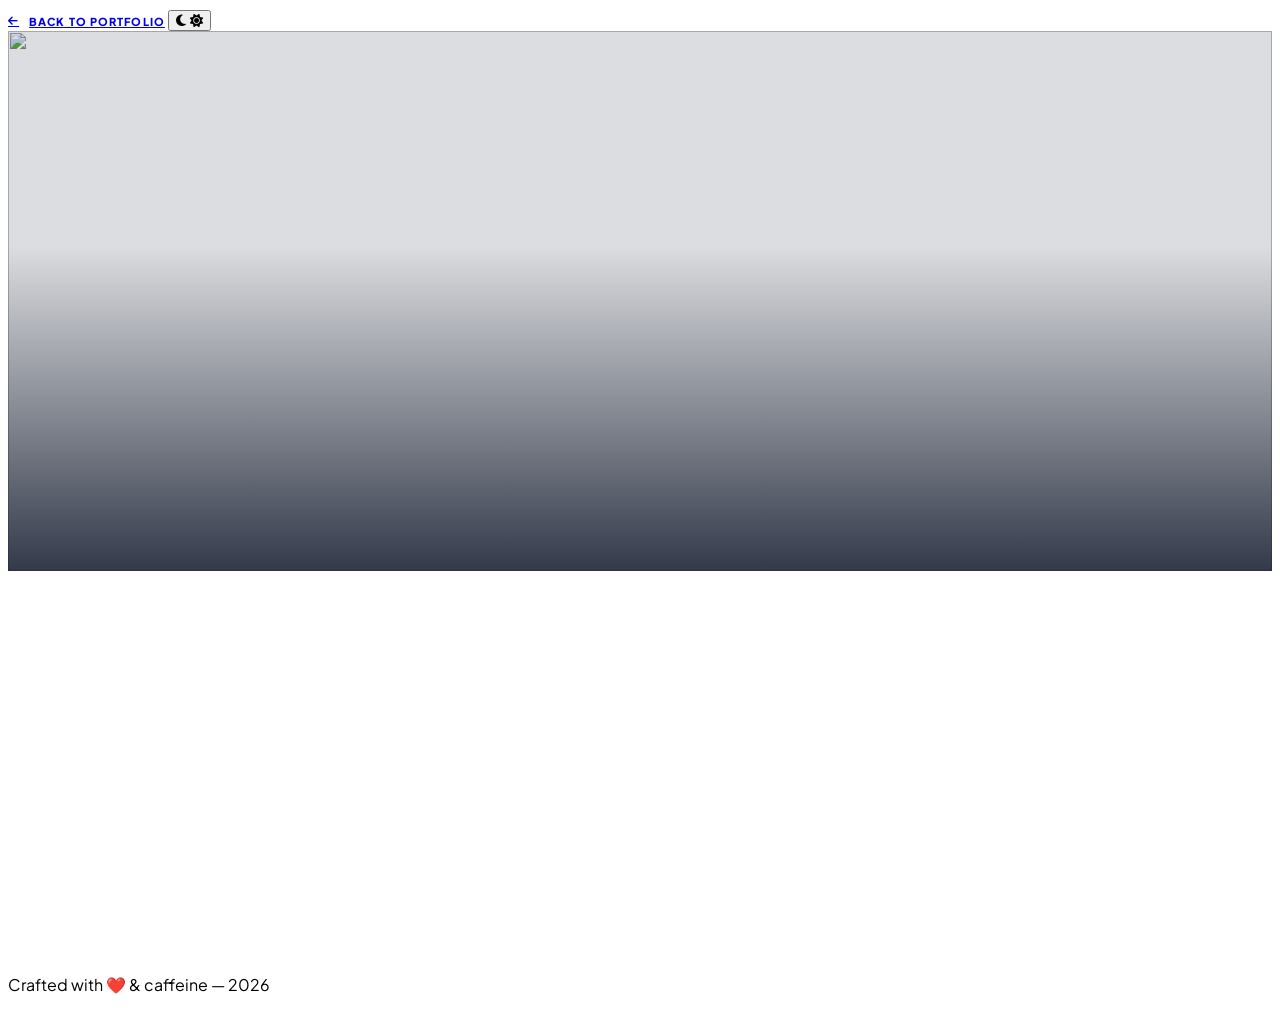
==== project.html @ eb27eb75 "Add project.html with project details and layout" ====
<!DOCTYPE html>
<html lang="id">
<head>
    <meta charset="UTF-8">
    <meta name="viewport" content="width=device-width, initial-scale=1.0">
    <meta name="description" content="Maysha Aprillia - Project Detail">
    <title>Project Detail | Maysha Aprillia</title>
	<link rel="icon" type="image/png" href="favicon.png">

    <script src="https://cdn.tailwindcss.com"></script>
    <link rel="stylesheet" href="https://cdnjs.cloudflare.com/ajax/libs/font-awesome/6.5.1/css/all.min.css">
    <link href="https://fonts.googleapis.com/css2?family=Outfit:wght@400;700;900&family=Plus+Jakarta+Sans:wght@300;400;600;700&display=swap" rel="stylesheet">

    <style>
        :root { --primary-pink: #ec4899; --hover-pink: #db2777; }
        body {
            font-family: 'Plus Jakarta Sans', sans-serif;
            scroll-behavior: smooth;
        }
        .font-heading { font-family: 'Outfit', sans-serif; }

        .reveal {
            opacity: 0;
            transform: translateY(24px);
            transition: all 0.7s cubic-bezier(0.4, 0, 0.2, 1);
        }
        .reveal.active { opacity: 1; transform: translateY(0); }

        @keyframes blob {
            0% { transform: translate(0px, 0px) scale(1); }
            33% { transform: translate(30px, -50px) scale(1.1); }
            66% { transform: translate(-20px, 20px) scale(0.9); }
            100% { transform: translate(0px, 0px) scale(1); }
        }
        .animate-blob { animation: blob 7s infinite; }

        /* Hero */
        .detail-hero {
            position: relative;
            width: 100%;
            height: 60vh;
            min-height: 380px;
            max-height: 620px;
            overflow: hidden;
        }
        .detail-hero-img {
            width: 100%;
            height: 100%;
            object-fit: cover;
        }
        .detail-hero-overlay {
            position: absolute;
            inset: 0;
            background: linear-gradient(to bottom, rgba(15,23,42,0.15) 0%, rgba(15,23,42,0.15) 40%, rgba(15,23,42,0.85) 100%);
            display: flex;
            flex-direction: column;
            justify-content: flex-end;
        }

        /* Gallery masonry */
        .gallery-masonry {
            columns: 1;
            column-gap: 20px;
        }
        @media (min-width: 640px) {
            .gallery-masonry { columns: 2; }
        }
        .gallery-masonry figure {
            break-inside: avoid;
            margin: 0 0 20px 0;
            border-radius: 24px;
            overflow: hidden;
            background: #f1f5f9;
            border: 1px solid rgba(0,0,0,0.05);
        }
        .dark .gallery-masonry figure { background: #1e293b; border-color: rgba(255,255,255,0.05); }
        .gallery-masonry img {
            width: 100%;
            height: auto;
            display: block;
            transition: transform 0.6s ease;
        }
        .gallery-masonry figure:hover img { transform: scale(1.05); }

        .stat-card {
            background: #fff;
            border: 1px solid rgba(0,0,0,0.04);
            border-radius: 24px;
            padding: 24px 28px;
            box-shadow: 0 10px 30px -15px rgba(0,0,0,0.05);
        }
        .dark .stat-card { background: #1e293b; border-color: rgba(255,255,255,0.06); }

        .back-btn {
            display: inline-flex;
            align-items: center;
            gap: 10px;
            font-weight: 800;
            font-size: 11px;
            letter-spacing: 0.1em;
            text-transform: uppercase;
        }
        .back-btn i { transition: transform 0.3s ease; }
        .back-btn:hover i { transform: translateX(-4px); }
    </style>
</head>

<body class="bg-slate-50 text-slate-900 transition-colors duration-300 dark:bg-slate-950 dark:text-slate-100">

    <div class="fixed inset-0 z-[-1] overflow-hidden pointer-events-none">
        <div class="absolute top-[-10%] left-[-10%] w-96 h-96 bg-pink-200/40 dark:bg-pink-900/20 rounded-full blur-3xl animate-blob"></div>
        <div class="absolute bottom-[-10%] right-[-10%] w-96 h-96 bg-rose-200/40 dark:bg-rose-900/20 rounded-full blur-3xl animate-blob" style="animation-delay: 2s;"></div>
    </div>

    <!-- Top bar -->
    <div class="fixed top-0 left-0 right-0 z-50 flex items-center justify-between px-6 md:px-12 py-5">
        <a href="index.html" class="back-btn px-5 py-3 rounded-full bg-white/80 dark:bg-slate-900/80 backdrop-blur-md shadow-sm border border-slate-100 dark:border-slate-800 text-slate-600 dark:text-slate-300 hover:text-pink-500 dark:hover:text-pink-400 transition-colors">
            <i class="fa-solid fa-arrow-left"></i>
            <span>Back to Portfolio</span>
        </a>
        <button id="themeToggle" class="w-11 h-11 flex items-center justify-center rounded-full bg-white/80 dark:bg-slate-900/80 backdrop-blur-md shadow-sm text-slate-600 dark:text-slate-300 transition-all hover:scale-110">
            <i id="moonIcon" class="fa-solid fa-moon"></i>
            <i id="sunIcon" class="fa-solid fa-sun hidden"></i>
        </button>
    </div>

    <!-- Hero -->
    <section class="detail-hero">
        <img id="pImg" class="detail-hero-img" src="" alt="">
        <div class="detail-hero-overlay">
            <div class="max-w-5xl mx-auto w-full px-6 md:px-12 pb-12">
                <span id="pBadge" class="inline-block px-4 py-1.5 bg-pink-500 text-white rounded-full text-[10px] font-black uppercase tracking-widest mb-4"></span>
                <h1 id="pTitle" class="text-4xl md:text-6xl font-heading font-black text-white leading-tight tracking-tighter"></h1>
            </div>
        </div>
    </section>

    <!-- Content -->
    <main class="max-w-5xl mx-auto px-6 md:px-12 py-16">

        <div class="reveal mb-14">
            <p id="pDesc" class="text-xl md:text-2xl text-slate-700 dark:text-slate-200 leading-relaxed font-semibold max-w-3xl"></p>
        </div>

        <div class="reveal grid sm:grid-cols-2 gap-6 mb-16">
            <div class="stat-card">
                <span class="block text-[10px] font-black text-pink-500 uppercase tracking-widest mb-2">Impact</span>
                <p id="pImpact" class="font-bold text-lg text-slate-900 dark:text-white"></p>
            </div>
            <div class="stat-card">
                <span class="block text-[10px] font-black text-pink-500 uppercase tracking-widest mb-2">Tools & Stack</span>
                <p id="pStack" class="font-bold text-lg text-slate-900 dark:text-white"></p>
            </div>
        </div>

        <div class="reveal mb-16">
            <h3 class="text-[10px] font-black uppercase tracking-widest text-slate-400 mb-5">The Process</h3>
            <p id="pProcess" class="text-slate-600 dark:text-slate-400 text-base md:text-lg leading-relaxed max-w-3xl"></p>
        </div>

        <div class="reveal">
            <h3 class="text-[10px] font-black uppercase tracking-widest text-slate-400 mb-5">Gallery</h3>
            <div id="pGallery" class="gallery-masonry"></div>
        </div>

        <div class="reveal mt-20 border-t border-slate-100 dark:border-slate-800 pt-12 text-center">
            <p class="text-slate-500 dark:text-slate-400 mb-5">Curious about the full story behind this project?</p>
            <a id="pContactLink" href="#" target="_blank" rel="noopener noreferrer"
               class="inline-flex items-center gap-3 px-8 py-4 rounded-full font-black text-sm text-white transition-all duration-300 hover:-translate-y-1 hover:shadow-lg hover:shadow-pink-500/30"
               style="background: #ec4899;">
                <i class="fa-solid fa-envelope"></i>
                Let's talk about this project
            </a>
        </div>

        <div class="reveal mt-16 flex items-center justify-between border-t border-slate-100 dark:border-slate-800 pt-8">
            <a id="prevProject" href="#" class="text-sm font-bold text-slate-500 dark:text-slate-400 hover:text-pink-500 transition-colors">
                <i class="fa-solid fa-arrow-left mr-2"></i>Previous
            </a>
            <a href="index.html#project" class="text-sm font-bold text-slate-500 dark:text-slate-400 hover:text-pink-500 transition-colors">
                All Projects
            </a>
            <a id="nextProject" href="#" class="text-sm font-bold text-slate-500 dark:text-slate-400 hover:text-pink-500 transition-colors">
                Next<i class="fa-solid fa-arrow-right ml-2"></i>
            </a>
        </div>
    </main>

    <footer class="text-center pb-16">
        <p class="text-[10px] font-bold text-slate-400 uppercase tracking-[0.3em]">Crafted with ❤️ & caffeine — 2026</p>
    </footer>

    <script src="projects-data.js"></script>
    <script>
        function getProjectId() {
            const params = new URLSearchParams(window.location.search);
            const id = parseInt(params.get('id'), 10);
            if (isNaN(id) || id < 0 || id >= projectData.length) return 0;
            return id;
        }

        function renderProject() {
            const id = getProjectId();
            const data = projectData[id];
            if (!data) return;

            document.title = `${data.title} | Maysha Aprillia`;

            document.getElementById('pImg').src = data.img;
            document.getElementById('pImg').alt = data.title;
            document.getElementById('pBadge').innerText = data.badge;
            document.getElementById('pTitle').innerText = data.title;
            document.getElementById('pDesc').innerText = data.desc;
            document.getElementById('pImpact').innerText = data.impact;
            document.getElementById('pStack').innerText = data.stack;
            document.getElementById('pProcess').innerText = data.process || '';

            const galleryEl = document.getElementById('pGallery');
            galleryEl.innerHTML = (data.gallery || []).map((src, i) => `
                <figure>
                    <img src="${src}" alt="${data.title} - detail ${i + 1}" loading="lazy">
                </figure>
            `).join('');

            const emailAddress = 'maysha9910@gmail.com';
            const emailSubject = encodeURIComponent(`Let's talk — ${data.title}`);
            const emailBody = encodeURIComponent(`Hi Maysha!\n\nI just saw your project "${data.title}" on your portfolio and I'd love to know more about it.\n\n`);
            document.getElementById('pContactLink').href = `mailto:${emailAddress}?subject=${emailSubject}&body=${emailBody}`;

            const prevId = (id - 1 + projectData.length) % projectData.length;
            const nextId = (id + 1) % projectData.length;
            document.getElementById('prevProject').href = `project.html?id=${prevId}`;
            document.getElementById('nextProject').href = `project.html?id=${nextId}`;
        }

        document.addEventListener('DOMContentLoaded', () => {
            renderProject();

            const themeToggle = document.getElementById('themeToggle');
            const moonIcon = document.getElementById('moonIcon');
            const sunIcon = document.getElementById('sunIcon');
            if (themeToggle) {
                themeToggle.addEventListener('click', () => {
                    document.body.classList.toggle('dark');
                    moonIcon.classList.toggle('hidden');
                    sunIcon.classList.toggle('hidden');
                });
            }

            const revealObserver = new IntersectionObserver((entries) => {
                entries.forEach(entry => {
                    if (entry.isIntersecting) entry.target.classList.add('active');
                });
            }, { threshold: 0.1 });
            document.querySelectorAll('.reveal').forEach(el => revealObserver.observe(el));

            window.scrollTo(0, 0);
        });
    </script>
</body>
</html>
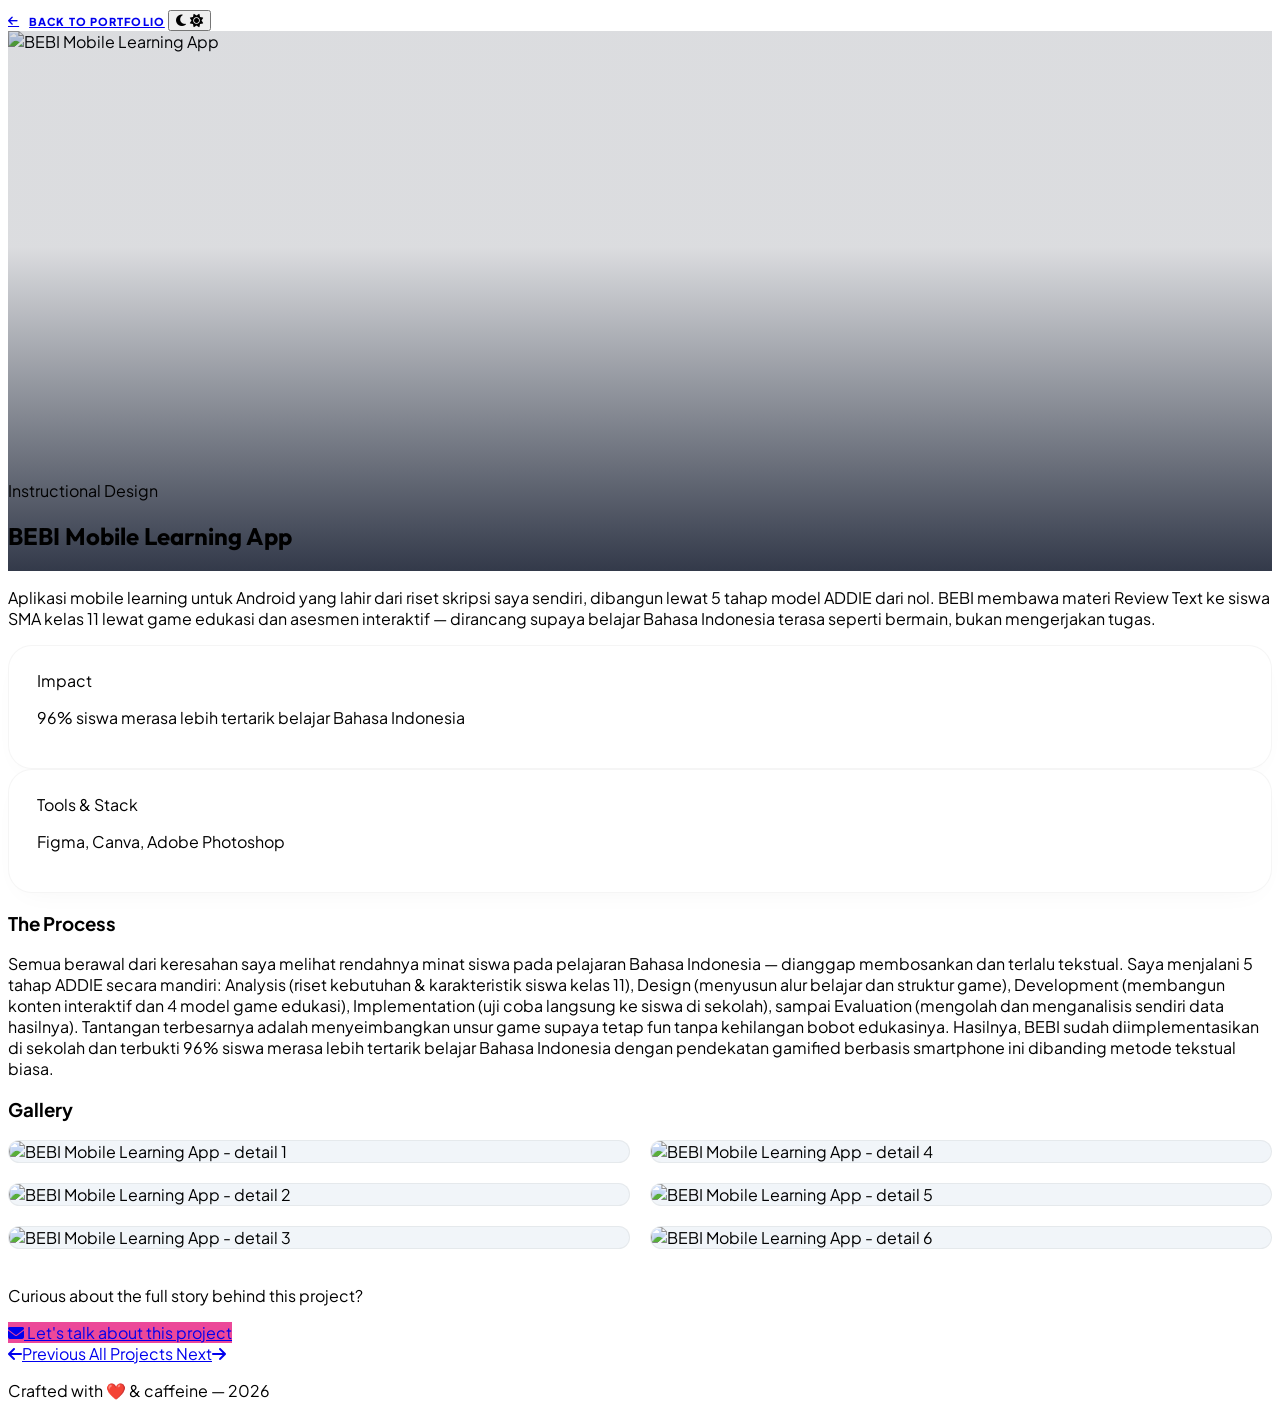
==== commit 3efb4071: "Update project.html" ====
--- a/project.html
+++ b/project.html
@@ -139,7 +139,7 @@
     <main class="max-w-5xl mx-auto px-6 md:px-12 py-16">
 
         <div class="reveal mb-14">
-            <p id="pDesc" class="text-xl md:text-2xl text-slate-700 dark:text-slate-200 leading-relaxed font-semibold max-w-3xl"></p>
+            <p id="pDesc" class="text-xl md:text-2xl text-slate-700 dark:text-slate-200 leading-relaxed font-semibold max-w-3xl text-justify"></p>
         </div>
 
         <div class="reveal grid sm:grid-cols-2 gap-6 mb-16">
@@ -155,7 +155,7 @@
 
         <div class="reveal mb-16">
             <h3 class="text-[10px] font-black uppercase tracking-widest text-slate-400 mb-5">The Process</h3>
-            <p id="pProcess" class="text-slate-600 dark:text-slate-400 text-base md:text-lg leading-relaxed max-w-3xl"></p>
+            <p id="pProcess" class="text-slate-600 dark:text-slate-400 text-base md:text-lg leading-relaxed max-w-3xl text-justify"></p>
         </div>
 
         <div class="reveal">
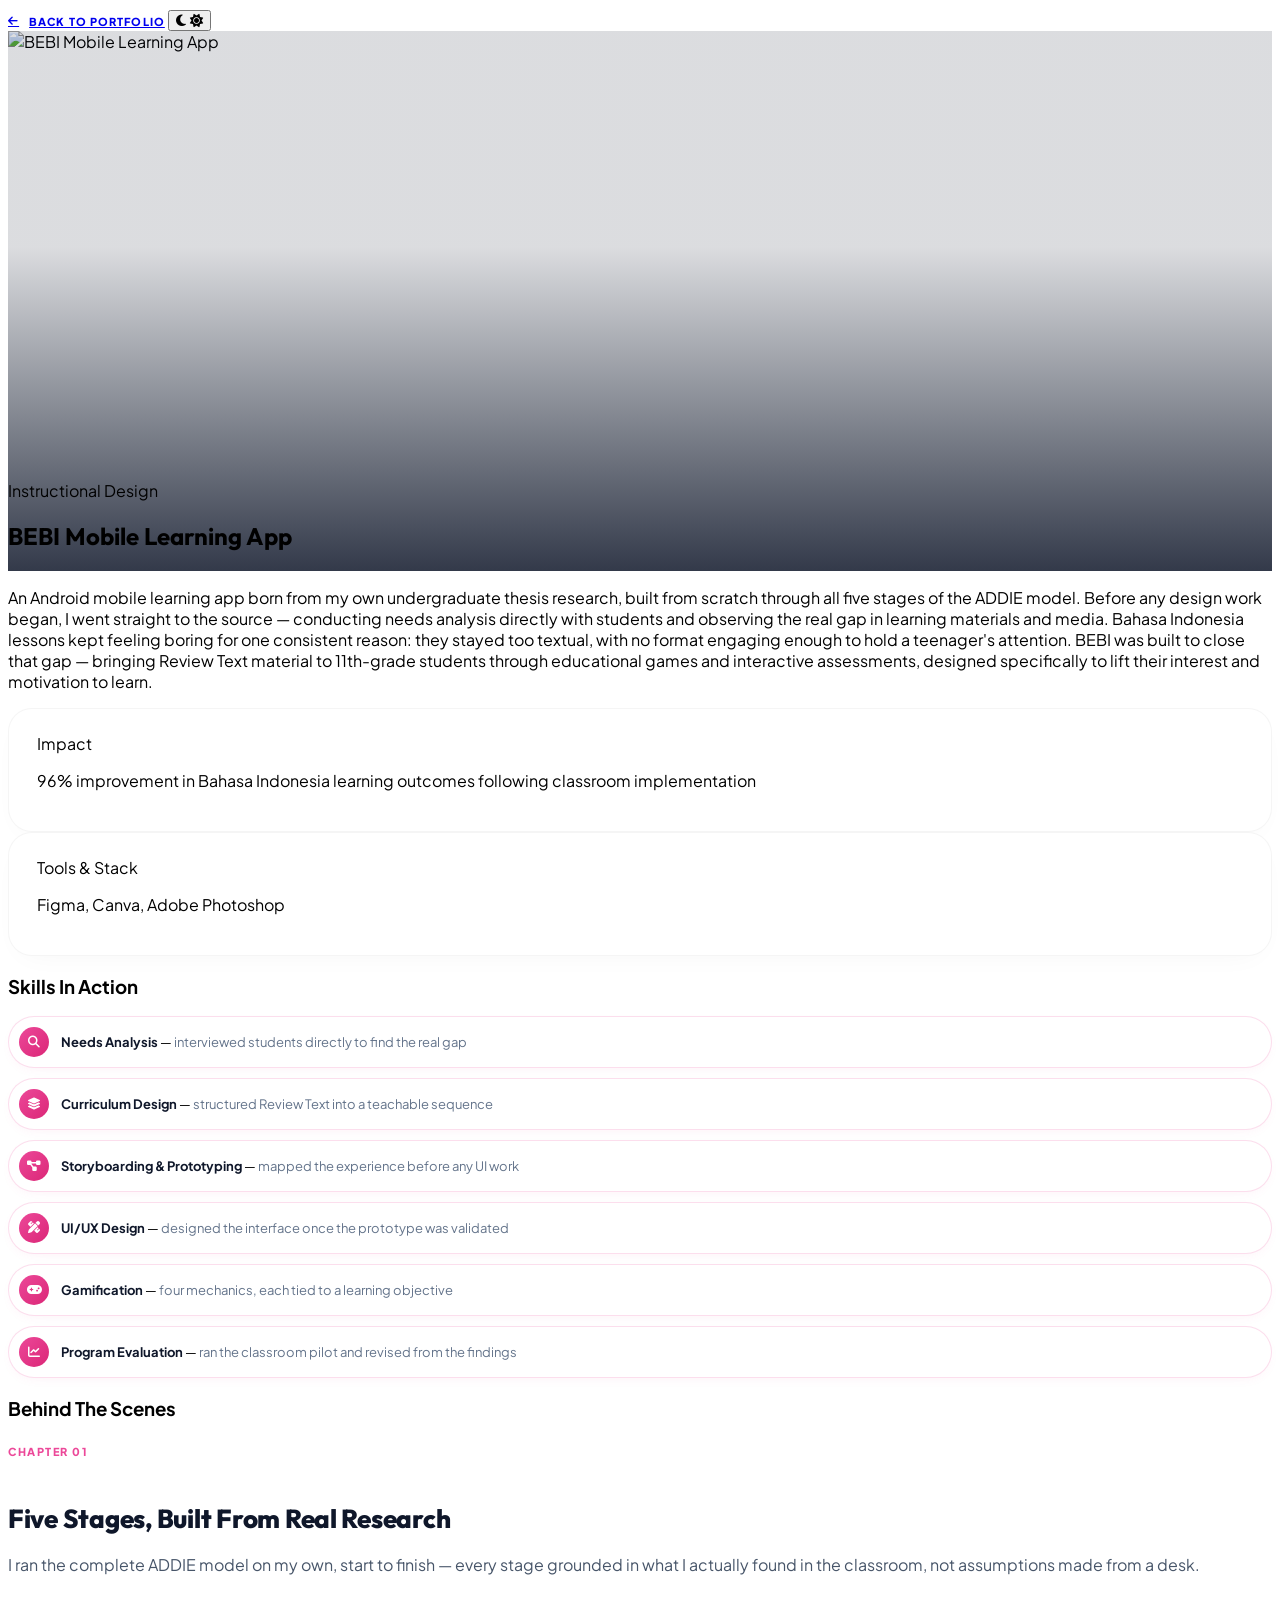
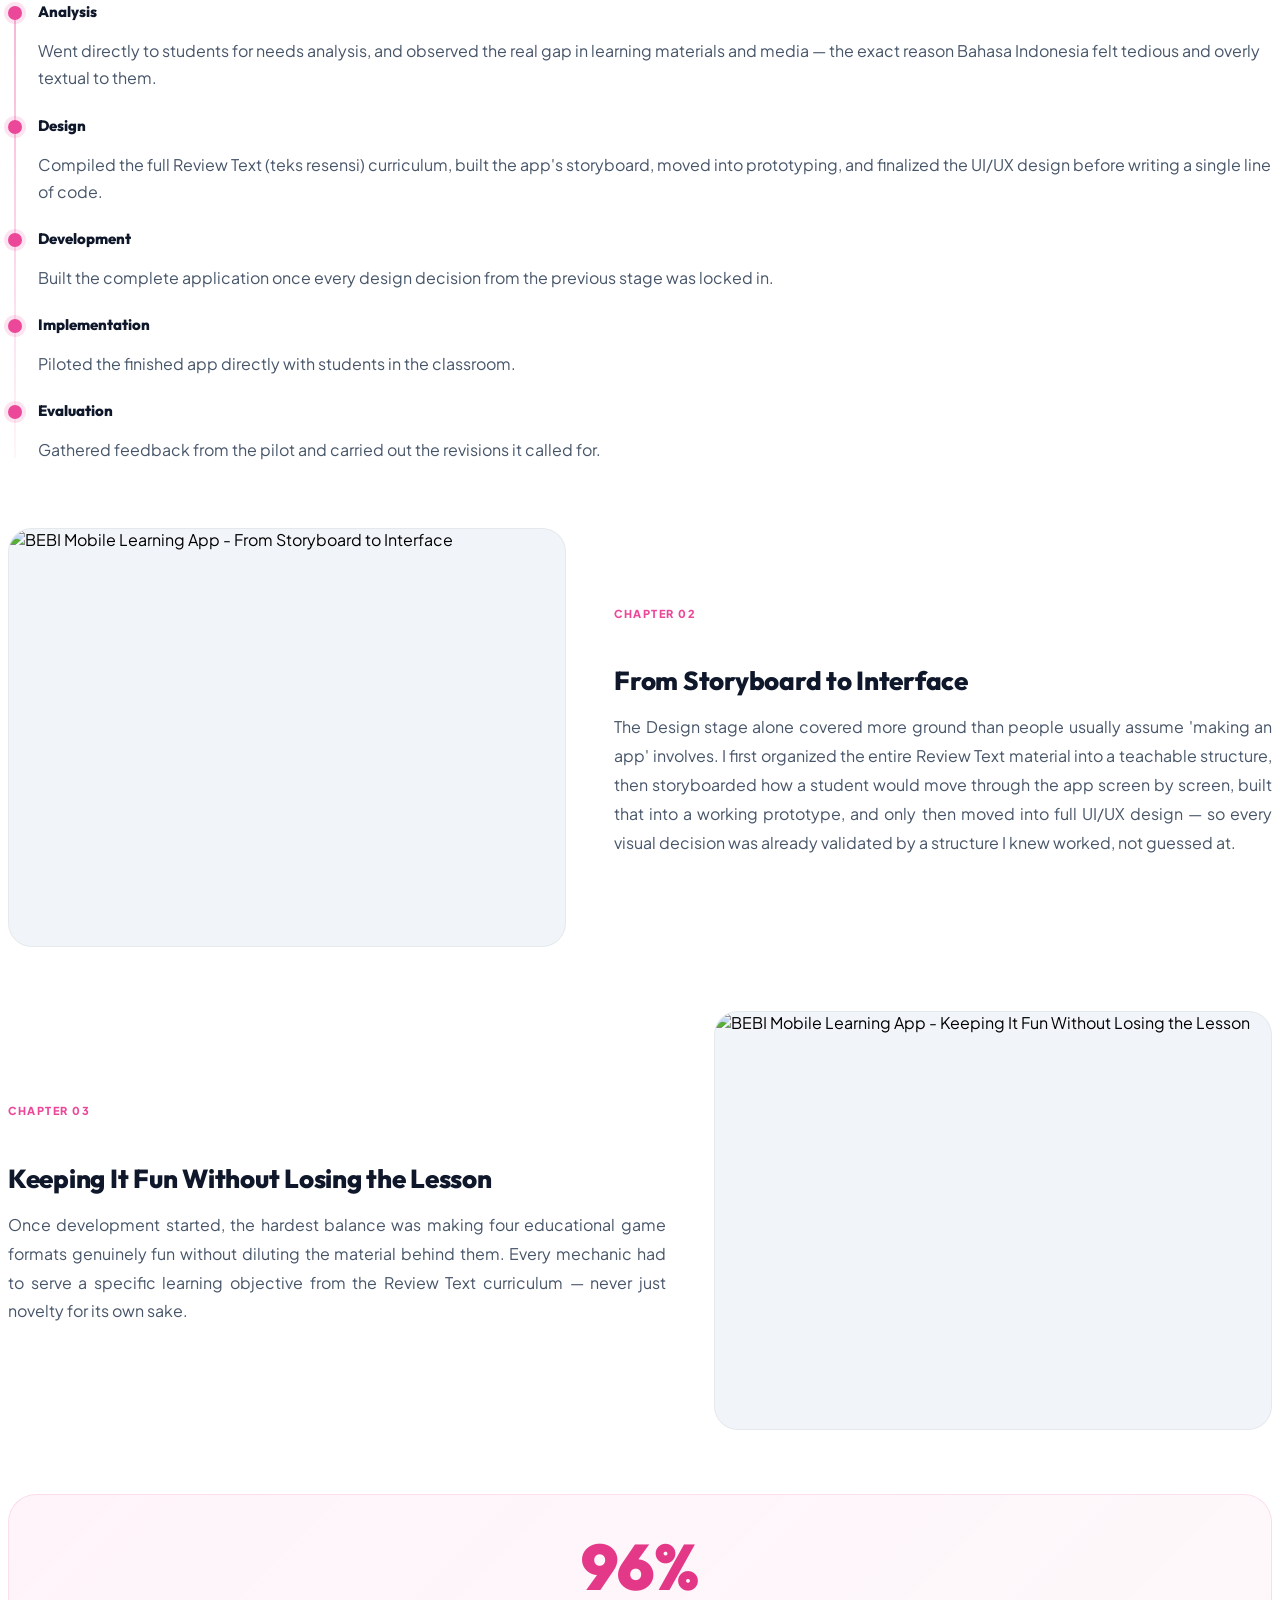
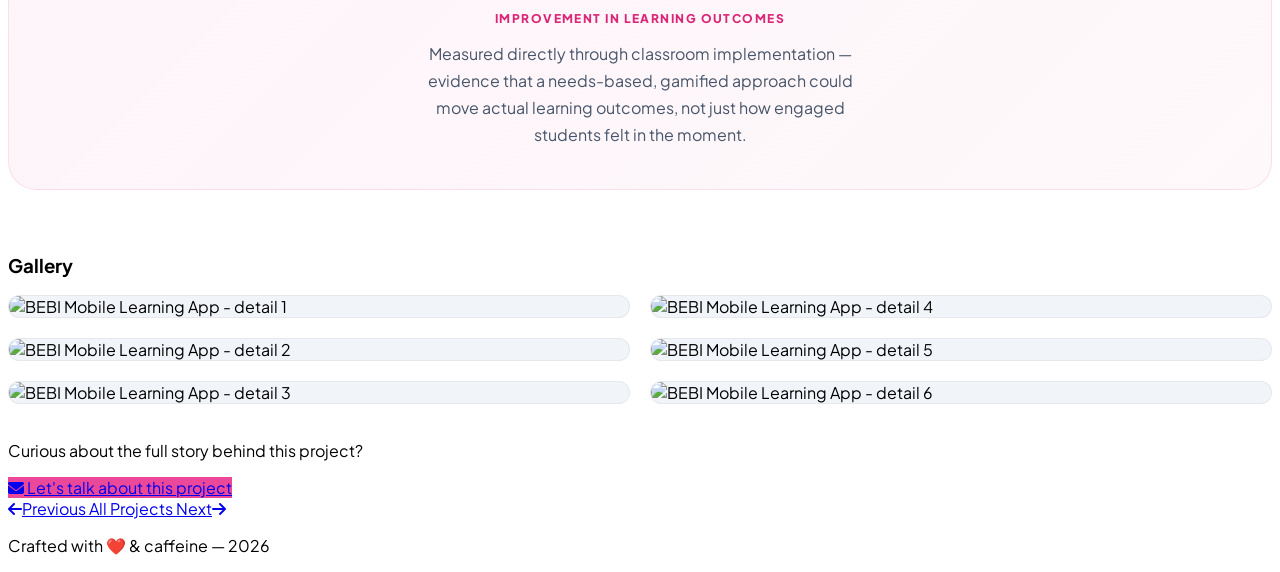
==== commit bd109162: "Update project.html" ====
--- a/project.html
+++ b/project.html
@@ -102,6 +102,139 @@
         }
         .back-btn i { transition: transform 0.3s ease; }
         .back-btn:hover i { transform: translateX(-4px); }
+
+        /* ===== Story block system — six distinct layout modules ===== */
+
+        /* shared eyebrow + heading tokens */
+        .block-num {
+            display: inline-block;
+            font-size: 11px;
+            font-weight: 900;
+            letter-spacing: 0.14em;
+            text-transform: uppercase;
+            color: var(--primary-pink);
+            margin-bottom: 10px;
+        }
+        .block-heading {
+            font-family: 'Outfit', sans-serif;
+            font-weight: 800;
+            font-size: 22px;
+            color: #0f172a;
+            margin-bottom: 12px;
+            letter-spacing: -0.01em;
+        }
+        .dark .block-heading { color: #f1f5f9; }
+        @media (min-width: 768px) { .block-heading { font-size: 26px; } }
+        .block-body p, .block-body { color: #475569; line-height: 1.8; text-align: justify; }
+        .dark .block-body p, .dark .block-body { color: #94a3b8; }
+
+        /* 1. SPLIT — image + text side by side, side is explicit per block */
+        .block-split { display: flex; flex-direction: column; gap: 28px; align-items: center; margin-bottom: 64px; }
+        @media (min-width: 768px) {
+            .block-split { flex-direction: row; gap: 48px; }
+            .block-split.side-right { flex-direction: row-reverse; }
+        }
+        .block-split-media {
+            width: 100%; border-radius: 24px; overflow: hidden; background: #f1f5f9;
+            border: 1px solid rgba(0,0,0,0.05); aspect-ratio: 4 / 3; flex-shrink: 0;
+        }
+        .dark .block-split-media { background: #1e293b; border-color: rgba(255,255,255,0.05); }
+        @media (min-width: 768px) { .block-split-media { width: 44%; } }
+        .block-split-media img { width: 100%; height: 100%; object-fit: cover; display: block; }
+        .block-split-text { flex: 1; }
+
+        /* 2. FULL — full-width media, centered text below, editorial/magazine feel */
+        .block-full { margin-bottom: 64px; }
+        .block-full-media {
+            width: 100%; border-radius: 28px; overflow: hidden; background: #f1f5f9;
+            border: 1px solid rgba(0,0,0,0.05); aspect-ratio: 16 / 9; margin-bottom: 28px;
+        }
+        .dark .block-full-media { background: #1e293b; border-color: rgba(255,255,255,0.05); }
+        .block-full-media img { width: 100%; height: 100%; object-fit: cover; display: block; }
+        .block-full-text { max-width: 640px; margin: 0 auto; text-align: center; }
+        .block-full-text .block-body { text-align: justify; }
+
+        /* 3. DUO — a diptych of two images, text spans below */
+        .block-duo { margin-bottom: 64px; }
+        .block-duo-media { display: grid; grid-template-columns: 1fr 1fr; gap: 16px; margin-bottom: 28px; }
+        .block-duo-media figure {
+            border-radius: 20px; overflow: hidden; background: #f1f5f9;
+            border: 1px solid rgba(0,0,0,0.05); aspect-ratio: 4 / 5; margin: 0;
+        }
+        .dark .block-duo-media figure { background: #1e293b; border-color: rgba(255,255,255,0.05); }
+        .block-duo-media img { width: 100%; height: 100%; object-fit: cover; display: block; }
+
+        /* 4. QUOTE — a pull-quote break, no image, no numbering */
+        .block-quote {
+            max-width: 720px; margin: 0 auto 64px; padding: 4px 0 4px 28px;
+            border-left: 3px solid var(--primary-pink);
+        }
+        .block-quote p {
+            font-family: 'Outfit', sans-serif; font-style: italic; font-weight: 600;
+            font-size: 21px; line-height: 1.55; color: #0f172a;
+        }
+        .dark .block-quote p { color: #f1f5f9; }
+        @media (min-width: 768px) { .block-quote p { font-size: 25px; } }
+
+        /* 5. TIMELINE — vertical rail of named steps, for genuine sequences */
+        .block-timeline { margin-bottom: 64px; }
+        .block-timeline-rail { position: relative; padding-left: 30px; margin-top: 22px; }
+        .block-timeline-rail::before {
+            content: ''; position: absolute; left: 6px; top: 6px; bottom: 6px; width: 2px;
+            background: linear-gradient(to bottom, rgba(236,72,153,0.4), rgba(236,72,153,0.05));
+        }
+        .block-timeline-step { position: relative; margin-bottom: 24px; }
+        .block-timeline-step:last-child { margin-bottom: 0; }
+        .block-timeline-dot {
+            position: absolute; left: -30px; top: 4px; width: 14px; height: 14px; border-radius: 50%;
+            background: var(--primary-pink); box-shadow: 0 0 0 4px rgba(236,72,153,0.15);
+        }
+        .block-timeline-label {
+            font-family: 'Outfit', sans-serif; font-weight: 800; font-size: 15px;
+            color: #0f172a; margin-bottom: 3px;
+        }
+        .dark .block-timeline-label { color: #f1f5f9; }
+        .block-timeline-step p { color: #475569; line-height: 1.7; text-align: left; }
+        .dark .block-timeline-step p { color: #94a3b8; }
+
+        /* 6. STAT — a callout number, no numbering */
+        .block-stat {
+            text-align: center; margin: 0 auto 64px; padding: 40px 28px; border-radius: 28px;
+            background: linear-gradient(135deg, rgba(236,72,153,0.06), rgba(219,39,119,0.03));
+            border: 1px solid rgba(236,72,153,0.14);
+        }
+        .block-stat-value {
+            font-family: 'Outfit', sans-serif; font-weight: 900; font-size: 52px; line-height: 1;
+            background: linear-gradient(135deg, #ec4899, #db2777);
+            -webkit-background-clip: text; background-clip: text; -webkit-text-fill-color: transparent;
+        }
+        @media (min-width: 768px) { .block-stat-value { font-size: 64px; } }
+        .block-stat-label {
+            font-size: 12px; font-weight: 800; text-transform: uppercase; letter-spacing: 0.12em;
+            color: var(--hover-pink); margin-top: 12px;
+        }
+        .block-stat-caption { margin-top: 14px; color: #475569; max-width: 460px; margin-left: auto; margin-right: auto; line-height: 1.7; }
+        .dark .block-stat-caption { color: #94a3b8; }
+
+        /* Skills in Action — pill tags */
+        .skills-pills { display: flex; flex-direction: column; gap: 10px; }
+        .skill-pill {
+            display: flex; align-items: center; gap: 12px;
+            background: #fff; border: 1px solid rgba(236,72,153,0.18);
+            border-radius: 999px; padding: 10px 20px 10px 10px;
+            box-shadow: 0 4px 14px -8px rgba(236,72,153,0.15);
+        }
+        .dark .skill-pill { background: #1e293b; border-color: rgba(236,72,153,0.22); }
+        .skill-pill-icon {
+            width: 30px; height: 30px; border-radius: 999px; flex-shrink: 0;
+            background: linear-gradient(135deg, var(--primary-pink), var(--hover-pink));
+            color: #fff; display: flex; align-items: center; justify-content: center; font-size: 12px;
+        }
+        .skill-pill-text { font-size: 13px; line-height: 1.5; }
+        .skill-pill-text b { color: #0f172a; font-weight: 700; }
+        .dark .skill-pill-text b { color: #f1f5f9; }
+        .skill-pill-text span { color: #64748b; }
+        .dark .skill-pill-text span { color: #94a3b8; }
     </style>
 </head>
 
@@ -139,7 +272,7 @@
     <main class="max-w-5xl mx-auto px-6 md:px-12 py-16">
 
         <div class="reveal mb-14">
-            <p id="pDesc" class="text-xl md:text-2xl text-slate-700 dark:text-slate-200 leading-relaxed font-semibold max-w-3xl text-justify"></p>
+            <p id="pDesc" class="text-xl md:text-2xl text-slate-700 dark:text-slate-200 leading-relaxed font-semibold text-justify"></p>
         </div>
 
         <div class="reveal grid sm:grid-cols-2 gap-6 mb-16">
@@ -153,9 +286,14 @@
             </div>
         </div>
 
-        <div class="reveal mb-16">
-            <h3 class="text-[10px] font-black uppercase tracking-widest text-slate-400 mb-5">The Process</h3>
-            <p id="pProcess" class="text-slate-600 dark:text-slate-400 text-base md:text-lg leading-relaxed max-w-3xl text-justify"></p>
+        <div class="reveal mb-16" id="skillsSection" style="display:none;">
+            <h3 class="text-[10px] font-black uppercase tracking-widest text-slate-400 mb-5">Skills In Action</h3>
+            <div class="skills-pills" id="skillsContainer"></div>
+        </div>
+
+        <div class="reveal mb-16" id="storySection">
+            <h3 id="storySectionTitle" class="text-[10px] font-black uppercase tracking-widest text-slate-400 mb-8">Behind The Scenes</h3>
+            <div id="storyContainer"></div>
         </div>
 
         <div class="reveal">
@@ -192,6 +330,122 @@
 
     <script src="projects-data.js"></script>
     <script>
+        function renderSkills(data) {
+            const section = document.getElementById('skillsSection');
+            const container = document.getElementById('skillsContainer');
+
+            if (Array.isArray(data.skills) && data.skills.length) {
+                section.style.display = 'block';
+                container.innerHTML = data.skills.map(s => `
+                    <div class="skill-pill">
+                        <div class="skill-pill-icon"><i class="fa-solid ${s.icon || 'fa-star'}"></i></div>
+                        <div class="skill-pill-text"><b>${s.name}</b> — <span>${s.note}</span></div>
+                    </div>`).join('');
+            } else {
+                section.style.display = 'none';
+                container.innerHTML = '';
+            }
+        }
+
+        function renderStory(data) {
+            const container = document.getElementById('storyContainer');
+            const titleEl = document.getElementById('storySectionTitle');
+
+            if (Array.isArray(data.story) && data.story.length) {
+                titleEl.innerText = data.storyTitle || 'Behind The Scenes';
+                let chapterCount = 0;
+                const numberedTypes = ['split', 'full', 'duo', 'timeline'];
+
+                container.innerHTML = data.story.map((b) => {
+                    const type = b.type || 'split';
+                    const isNumbered = numberedTypes.includes(type);
+                    if (isNumbered) chapterCount++;
+                    const numTag = isNumbered
+                        ? `<span class="block-num">Chapter ${String(chapterCount).padStart(2, '0')}</span>`
+                        : '';
+
+                    if (type === 'split') {
+                        const sideCls = b.side === 'right' ? ' side-right' : '';
+                        return `
+                        <div class="block-split reveal active${sideCls}">
+                            <div class="block-split-media">
+                                <img src="${b.img}" alt="${data.title} - ${b.heading}" loading="lazy">
+                            </div>
+                            <div class="block-split-text">
+                                ${numTag}
+                                <h4 class="block-heading">${b.heading}</h4>
+                                <div class="block-body"><p>${b.text}</p></div>
+                            </div>
+                        </div>`;
+                    }
+
+                    if (type === 'full') {
+                        return `
+                        <div class="block-full reveal">
+                            <div class="block-full-media">
+                                <img src="${b.img}" alt="${data.title} - ${b.heading}" loading="lazy">
+                            </div>
+                            <div class="block-full-text">
+                                ${numTag}
+                                <h4 class="block-heading">${b.heading}</h4>
+                                <div class="block-body"><p>${b.text}</p></div>
+                            </div>
+                        </div>`;
+                    }
+
+                    if (type === 'duo') {
+                        const imgs = (b.imgs || []).map(src =>
+                            `<figure><img src="${src}" alt="${data.title} - ${b.heading}" loading="lazy"></figure>`
+                        ).join('');
+                        return `
+                        <div class="block-duo reveal">
+                            <div class="block-duo-media">${imgs}</div>
+                            ${numTag}
+                            <h4 class="block-heading">${b.heading}</h4>
+                            <div class="block-body"><p>${b.text}</p></div>
+                        </div>`;
+                    }
+
+                    if (type === 'quote') {
+                        return `
+                        <div class="block-quote reveal">
+                            <p>${b.quote}</p>
+                        </div>`;
+                    }
+
+                    if (type === 'timeline') {
+                        const steps = (b.steps || []).map(s => `
+                            <div class="block-timeline-step">
+                                <span class="block-timeline-dot"></span>
+                                <div class="block-timeline-label">${s.label}</div>
+                                <p>${s.text}</p>
+                            </div>`).join('');
+                        return `
+                        <div class="block-timeline reveal">
+                            ${numTag}
+                            <h4 class="block-heading">${b.heading}</h4>
+                            ${b.intro ? `<div class="block-body"><p>${b.intro}</p></div>` : ''}
+                            <div class="block-timeline-rail">${steps}</div>
+                        </div>`;
+                    }
+
+                    if (type === 'stat') {
+                        return `
+                        <div class="block-stat reveal">
+                            <div class="block-stat-value">${b.value}</div>
+                            <div class="block-stat-label">${b.label}</div>
+                            ${b.caption ? `<div class="block-stat-caption">${b.caption}</div>` : ''}
+                        </div>`;
+                    }
+
+                    return '';
+                }).join('');
+            } else {
+                titleEl.innerText = 'The Process';
+                container.innerHTML = `<p class="text-slate-600 dark:text-slate-400 text-base md:text-lg leading-relaxed text-justify">${data.process || ''}</p>`;
+            }
+        }
+
         function getProjectId() {
             const params = new URLSearchParams(window.location.search);
             const id = parseInt(params.get('id'), 10);
@@ -213,7 +467,8 @@
             document.getElementById('pDesc').innerText = data.desc;
             document.getElementById('pImpact').innerText = data.impact;
             document.getElementById('pStack').innerText = data.stack;
-            document.getElementById('pProcess').innerText = data.process || '';
+            renderSkills(data);
+            renderStory(data);
 
             const galleryEl = document.getElementById('pGallery');
             galleryEl.innerHTML = (data.gallery || []).map((src, i) => `
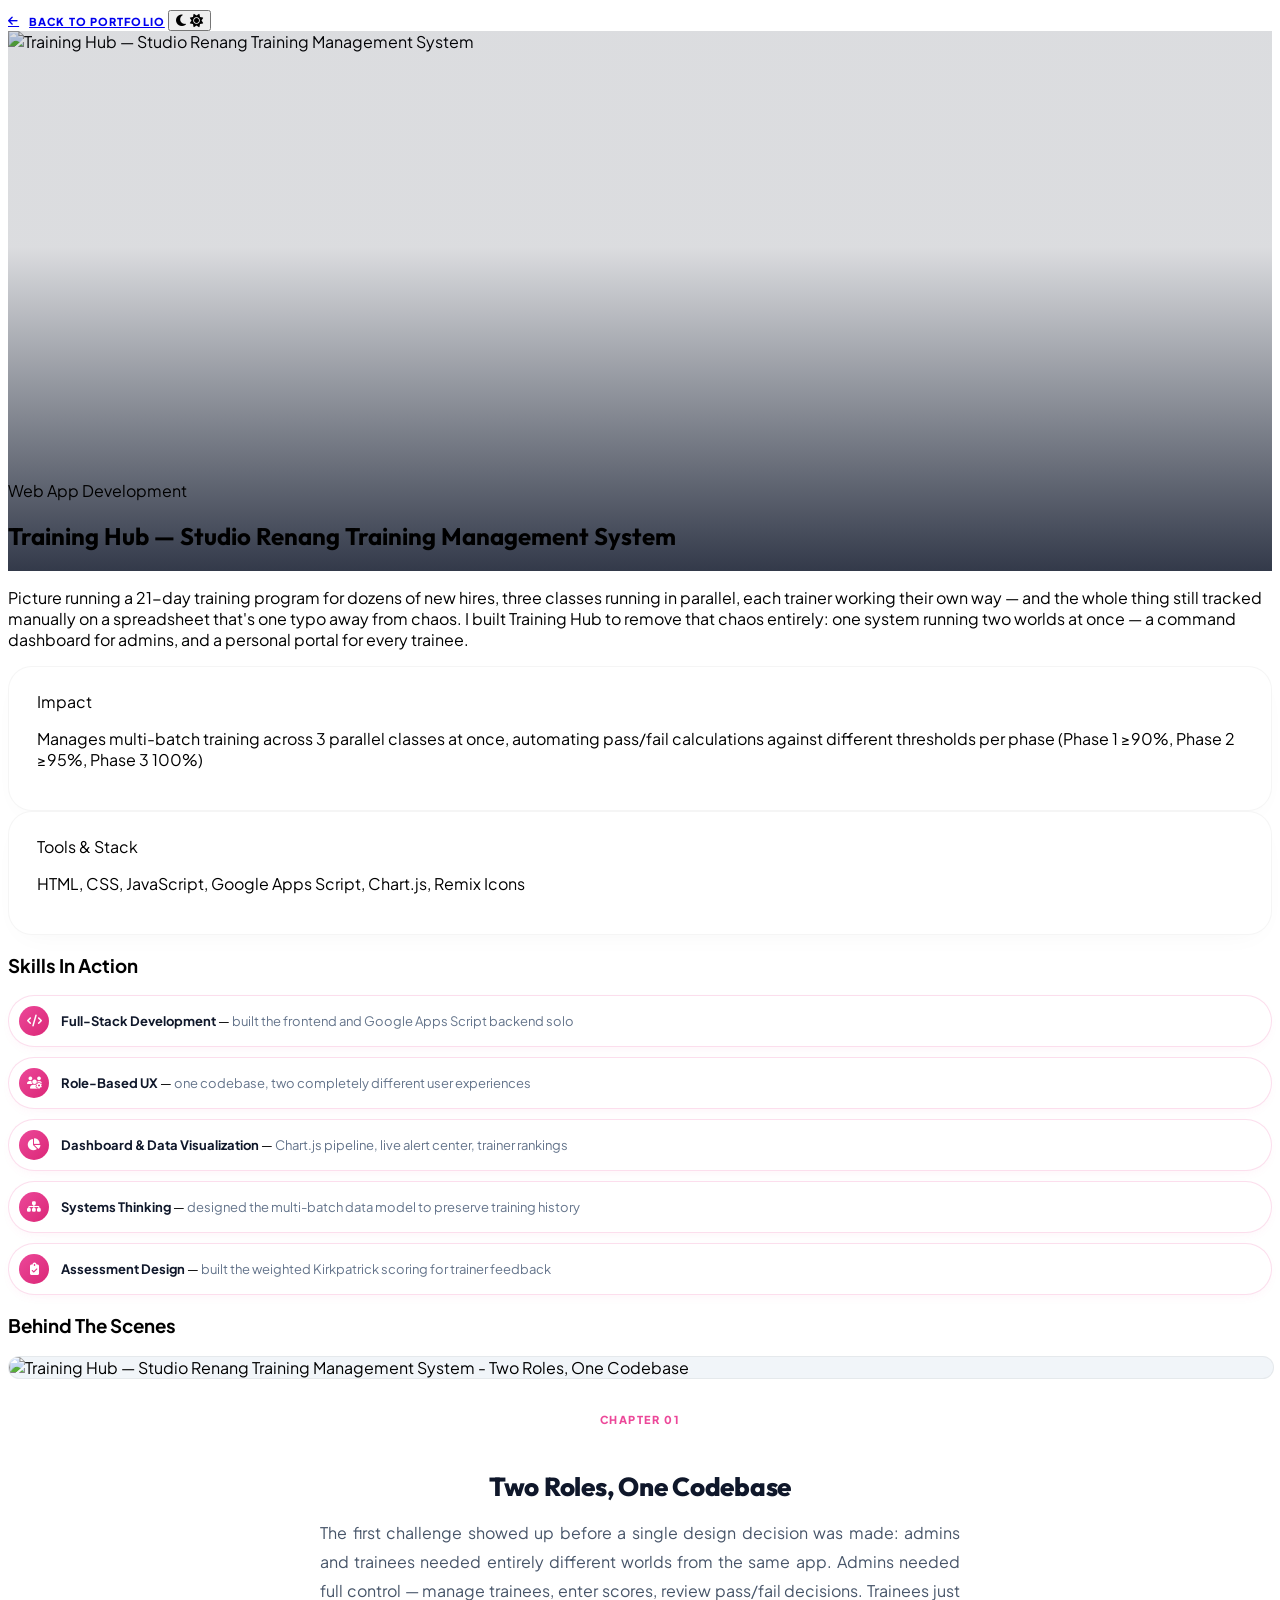
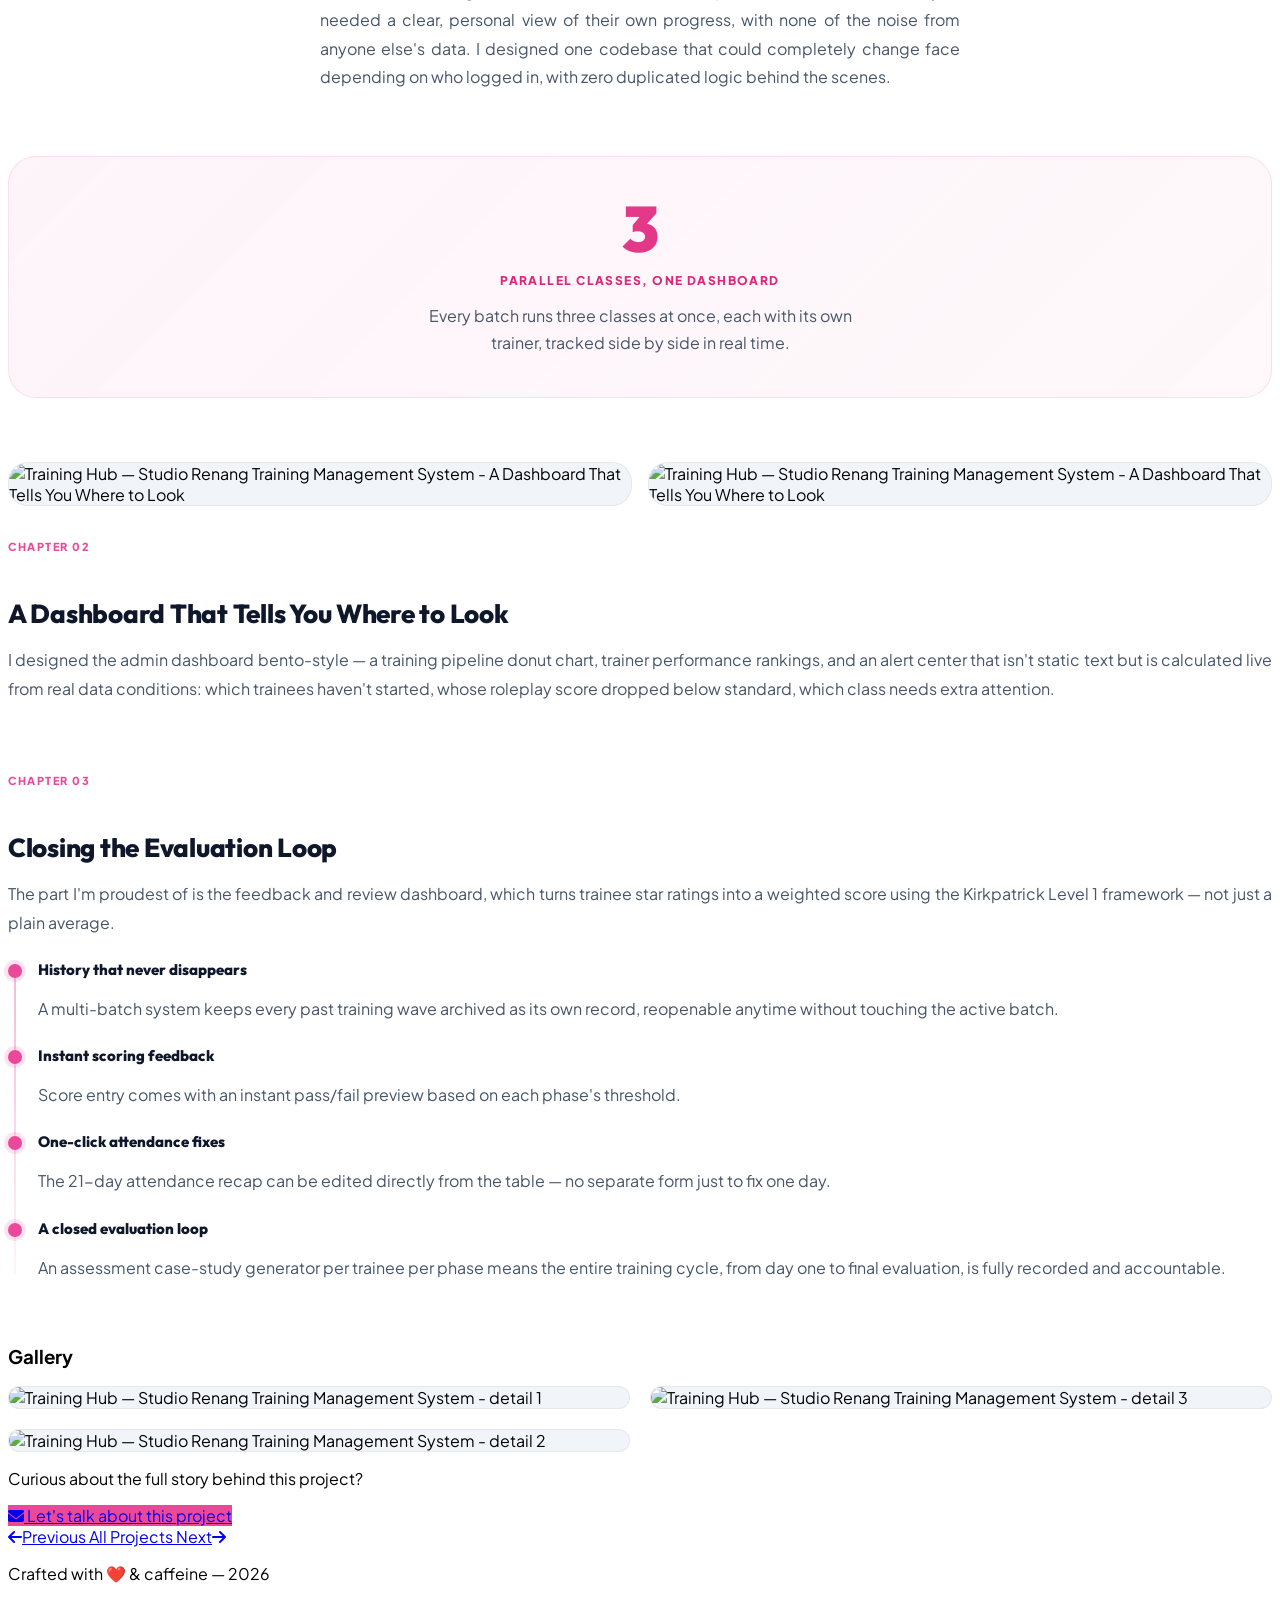
==== commit aca5724e: "Adjust media styles for responsive design" ====
--- a/project.html
+++ b/project.html
@@ -136,33 +136,33 @@
         }
         .block-split-media {
             width: 100%; border-radius: 24px; overflow: hidden; background: #f1f5f9;
-            border: 1px solid rgba(0,0,0,0.05); aspect-ratio: 4 / 3; flex-shrink: 0;
+            border: 1px solid rgba(0,0,0,0.05); flex-shrink: 0;
         }
         .dark .block-split-media { background: #1e293b; border-color: rgba(255,255,255,0.05); }
         @media (min-width: 768px) { .block-split-media { width: 44%; } }
-        .block-split-media img { width: 100%; height: 100%; object-fit: cover; display: block; }
+        .block-split-media img { width: 100%; height: auto; display: block; }
         .block-split-text { flex: 1; }
 
         /* 2. FULL — full-width media, centered text below, editorial/magazine feel */
         .block-full { margin-bottom: 64px; }
         .block-full-media {
             width: 100%; border-radius: 28px; overflow: hidden; background: #f1f5f9;
-            border: 1px solid rgba(0,0,0,0.05); aspect-ratio: 16 / 9; margin-bottom: 28px;
+            border: 1px solid rgba(0,0,0,0.05); margin-bottom: 28px;
         }
         .dark .block-full-media { background: #1e293b; border-color: rgba(255,255,255,0.05); }
-        .block-full-media img { width: 100%; height: 100%; object-fit: cover; display: block; }
+        .block-full-media img { width: 100%; height: auto; display: block; }
         .block-full-text { max-width: 640px; margin: 0 auto; text-align: center; }
         .block-full-text .block-body { text-align: justify; }
 
         /* 3. DUO — a diptych of two images, text spans below */
         .block-duo { margin-bottom: 64px; }
-        .block-duo-media { display: grid; grid-template-columns: 1fr 1fr; gap: 16px; margin-bottom: 28px; }
+        .block-duo-media { display: grid; grid-template-columns: 1fr 1fr; gap: 16px; margin-bottom: 28px; align-items: start; }
         .block-duo-media figure {
             border-radius: 20px; overflow: hidden; background: #f1f5f9;
-            border: 1px solid rgba(0,0,0,0.05); aspect-ratio: 4 / 5; margin: 0;
+            border: 1px solid rgba(0,0,0,0.05); margin: 0;
         }
         .dark .block-duo-media figure { background: #1e293b; border-color: rgba(255,255,255,0.05); }
-        .block-duo-media img { width: 100%; height: 100%; object-fit: cover; display: block; }
+        .block-duo-media img { width: 100%; height: auto; display: block; }
 
         /* 4. QUOTE — a pull-quote break, no image, no numbering */
         .block-quote {
